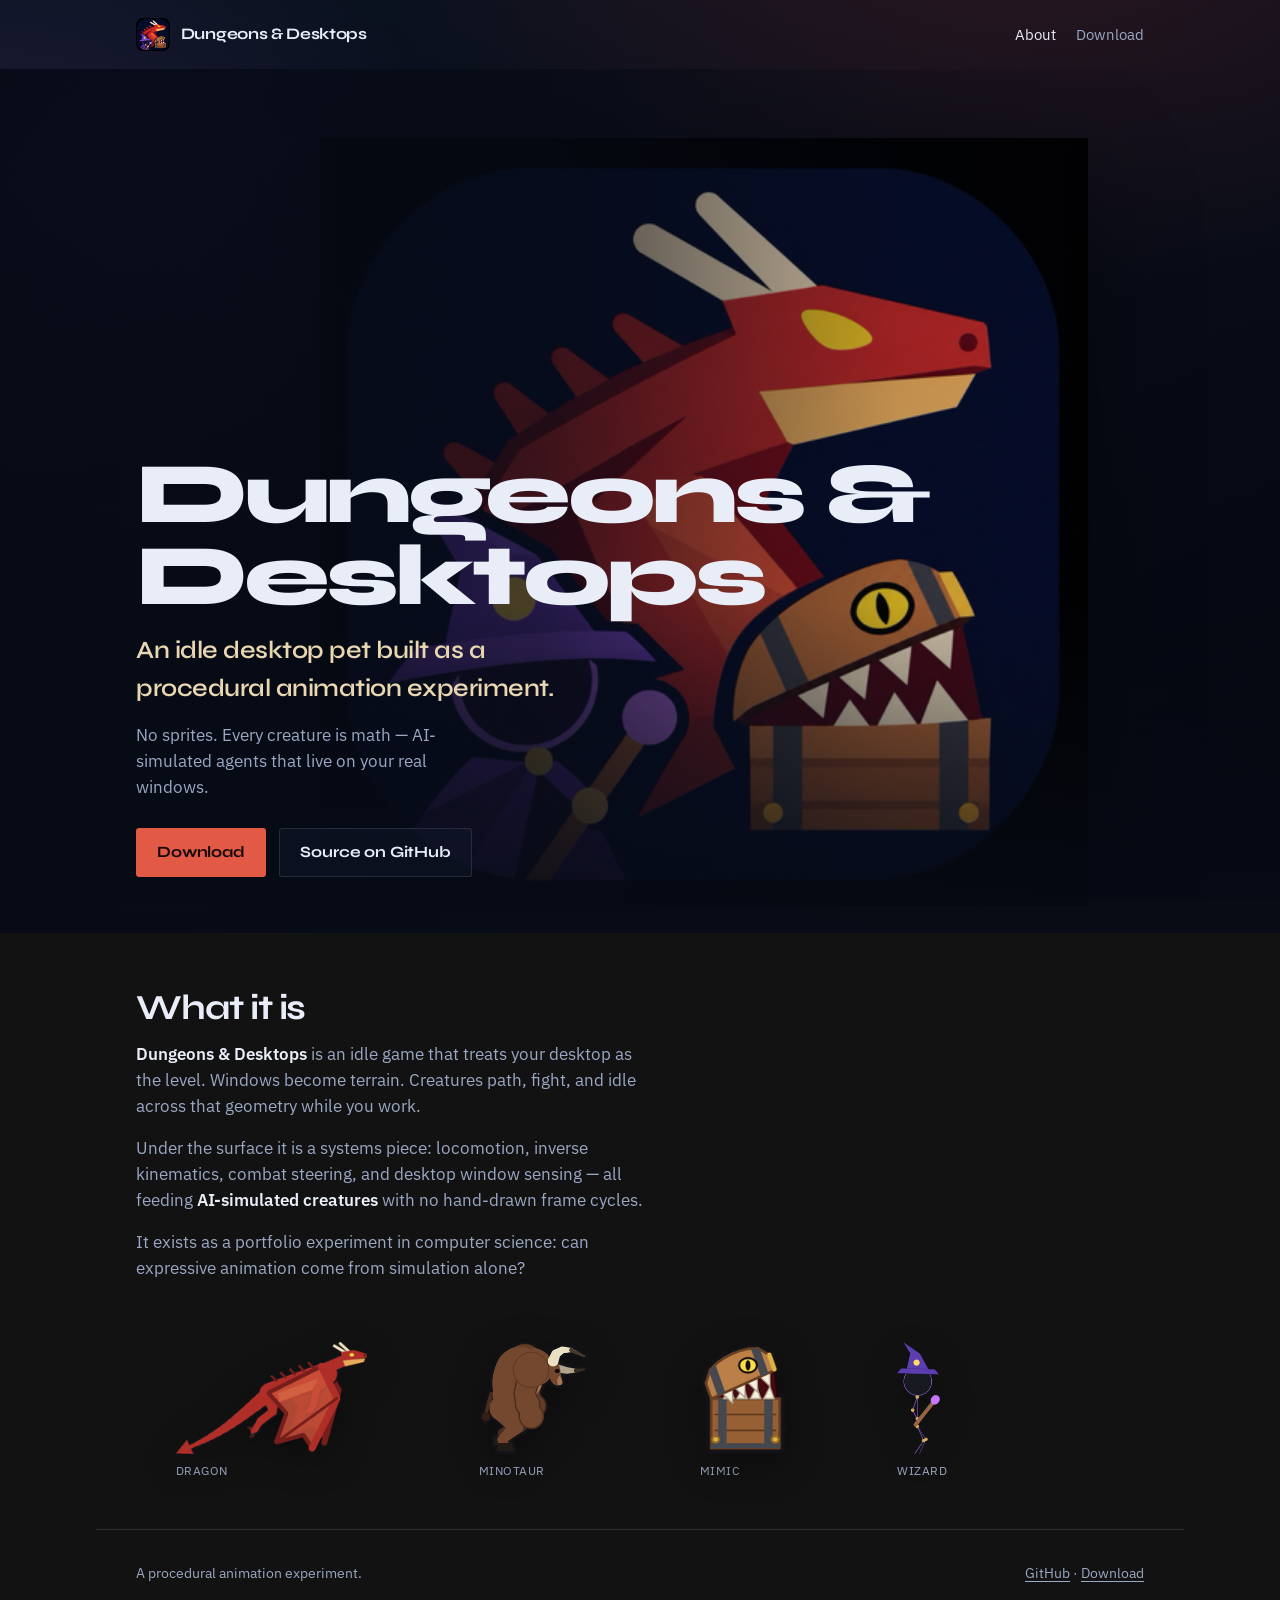
==== site/index.html @ 8a69a89d "Fix Windows phantom top ledge and packaged-app quit/DLL layout. Filter shell/cloaked HWNDs from terr" ====
<!DOCTYPE html>
<html lang="en">
  <head>
    <meta charset="utf-8" />
    <meta name="viewport" content="width=device-width, initial-scale=1" />
    <title>Dungeons &amp; Desktops — Procedural desktop pets</title>
    <meta
      name="description"
      content="An idle desktop pet and procedural animation experiment. No sprites — AI-simulated creatures driven entirely by math."
    />
    <link rel="icon" href="./assets/app-icon.png" type="image/png" />
    <link rel="preconnect" href="https://fonts.googleapis.com" />
    <link rel="preconnect" href="https://fonts.gstatic.com" crossorigin />
    <link
      href="https://fonts.googleapis.com/css2?family=IBM+Plex+Sans:wght@400;500;600&family=Syne:wght@600;700;800&display=swap"
      rel="stylesheet"
    />
    <link rel="stylesheet" href="./styles.css" />
  </head>
  <body>
    <header class="site-header">
      <a class="brand" href="./index.html">
        <img src="./assets/app-icon.png" width="512" height="512" alt="" />
        Dungeons &amp; Desktops
      </a>
      <nav class="nav" aria-label="Primary">
        <a href="./index.html" aria-current="page">About</a>
        <a href="./download.html">Download</a>
      </nav>
    </header>

    <main>
      <section class="hero" aria-label="Introduction">
        <div class="hero-visual" aria-hidden="true">
          <img
            src="./assets/app-icon.png"
            width="512"
            height="512"
            alt=""
          />
          <div class="hero-veil"></div>
        </div>
        <div class="hero-copy">
          <h1 class="hero-brand">Dungeons &amp; Desktops</h1>
          <p class="hero-line">An idle desktop pet built as a procedural animation experiment.</p>
          <p class="hero-support">
            No sprites. Every creature is math — AI-simulated agents that live on your real windows.
          </p>
          <div class="cta-row">
            <a class="btn btn-primary" href="./download.html">Download</a>
            <a
              class="btn btn-ghost"
              href="https://github.com/Werd6/Dugeons_and_Desktops"
              >Source on GitHub</a
            >
          </div>
        </div>
      </section>

      <section class="section" aria-labelledby="thesis-heading">
        <h2 id="thesis-heading">What it is</h2>
        <p>
          <strong>Dungeons &amp; Desktops</strong> is an idle game that treats your desktop as the
          level. Windows become terrain. Creatures path, fight, and idle across that geometry while
          you work.
        </p>
        <p>
          Under the surface it is a systems piece: locomotion, inverse kinematics, combat steering,
          and desktop window sensing — all feeding
          <strong>AI-simulated creatures</strong> with no hand-drawn frame cycles.
        </p>
        <p>
          It exists as a portfolio experiment in computer science: can expressive animation come from
          simulation alone?
        </p>

        <div class="accents" aria-label="Creature accents">
          <figure class="accent">
            <img src="./assets/creatures/dragon.png" alt="Red dragon silhouette" />
            <figcaption>Dragon</figcaption>
          </figure>
          <figure class="accent">
            <img src="./assets/creatures/minotaur.png" alt="Minotaur silhouette" />
            <figcaption>Minotaur</figcaption>
          </figure>
          <figure class="accent">
            <img src="./assets/creatures/mimic.png" alt="Mimic chest silhouette" />
            <figcaption>Mimic</figcaption>
          </figure>
          <figure class="accent">
            <img src="./assets/creatures/wizard.png" alt="Wizard adventurer silhouette" />
            <figcaption>Wizard</figcaption>
          </figure>
        </div>
      </section>
    </main>

    <footer class="site-footer">
      <span>A procedural animation experiment.</span>
      <span>
        <a href="https://github.com/Werd6/Dugeons_and_Desktops">GitHub</a>
        ·
        <a href="./download.html">Download</a>
      </span>
    </footer>

    <script src="./script.js" defer></script>
  </body>
</html>
---- site/styles.css ----
:root {
  --navy: #070b16;
  --navy-mid: #0b1220;
  --navy-lift: #121a2e;
  --ink: #e8edf7;
  --muted: #9aa8c3;
  --line: rgba(232, 237, 247, 0.12);
  --dragon: #c43a2f;
  --dragon-soft: #e25a45;
  --wizard: #8b5cc8;
  --mimic-wood: #b07a45;
  --horn: #e8d7b0;
  --eye: #f0d24a;
  --cta: #e25a45;
  --cta-ink: #140808;
  --font-display: "Syne", "Avenir Next", sans-serif;
  --font-body: "IBM Plex Sans", "Segoe UI", sans-serif;
  --max: 68rem;
  --pad: clamp(1.25rem, 4vw, 2.5rem);
}

* {
  box-sizing: border-box;
}

html {
  color-scheme: dark;
  scroll-behavior: smooth;
}

body {
  margin: 0;
  min-height: 100vh;
  font-family: var(--font-body);
  font-size: 1.05rem;
  line-height: 1.55;
  color: var(--ink);
  background:
    radial-gradient(1200px 700px at 80% -10%, rgba(196, 58, 47, 0.18), transparent 55%),
    radial-gradient(900px 600px at 0% 20%, rgba(139, 92, 200, 0.14), transparent 50%),
    linear-gradient(165deg, var(--navy-mid) 0%, var(--navy) 55%, #05070f 100%);
  background-attachment: fixed;
}

img {
  max-width: 100%;
  height: auto;
  display: block;
}

a {
  color: inherit;
  text-decoration-thickness: 1px;
  text-underline-offset: 0.18em;
}

a:hover {
  color: var(--horn);
}

.site-header {
  position: relative;
  z-index: 5;
  display: flex;
  align-items: center;
  justify-content: space-between;
  gap: 1rem;
  max-width: var(--max);
  margin: 0 auto;
  padding: 1.1rem var(--pad);
}

.brand {
  display: inline-flex;
  align-items: center;
  gap: 0.7rem;
  font-family: var(--font-display);
  font-weight: 700;
  font-size: 1rem;
  letter-spacing: -0.02em;
  text-decoration: none;
}

.brand img {
  width: 2.1rem;
  height: 2.1rem;
  border-radius: 0.45rem;
}

.nav {
  display: flex;
  gap: 1.25rem;
  font-size: 0.95rem;
}

.nav a {
  text-decoration: none;
  color: var(--muted);
}

.nav a[aria-current="page"],
.nav a:hover {
  color: var(--ink);
}

.hero {
  position: relative;
  min-height: min(100vh, 54rem);
  display: grid;
  align-items: end;
  overflow: hidden;
  isolation: isolate;
}

.hero-visual {
  position: absolute;
  inset: 0;
  z-index: 0;
  pointer-events: none;
}

.hero-visual img {
  position: absolute;
  right: max(-8%, calc(50% - 28rem));
  top: 8%;
  width: min(48rem, 92vw);
  max-width: none;
  filter: drop-shadow(0 30px 60px rgba(0, 0, 0, 0.45));
  animation: drift 12s ease-in-out infinite;
  opacity: 0.96;
}

.hero-veil {
  position: absolute;
  inset: 0;
  background:
    linear-gradient(90deg, rgba(7, 11, 22, 0.92) 0%, rgba(7, 11, 22, 0.72) 42%, rgba(7, 11, 22, 0.2) 70%, transparent 100%),
    linear-gradient(0deg, rgba(7, 11, 22, 0.88) 0%, transparent 38%);
}

.hero-copy {
  position: relative;
  z-index: 1;
  max-width: var(--max);
  width: 100%;
  margin: 0 auto;
  padding: clamp(5rem, 14vh, 8rem) var(--pad) 3.5rem;
}

.hero-brand {
  margin: 0 0 0.85rem;
  font-family: var(--font-display);
  font-weight: 800;
  font-size: clamp(2.6rem, 8vw, 5.4rem);
  line-height: 0.95;
  letter-spacing: -0.045em;
  max-width: 11ch;
}

.hero-line {
  margin: 0 0 0.9rem;
  font-family: var(--font-display);
  font-weight: 600;
  font-size: clamp(1.15rem, 2.4vw, 1.55rem);
  letter-spacing: -0.02em;
  color: var(--horn);
  max-width: 28ch;
}

.hero-support {
  margin: 0 0 1.75rem;
  color: var(--muted);
  max-width: 36ch;
  font-size: 1.05rem;
}

.cta-row {
  display: flex;
  flex-wrap: wrap;
  gap: 0.85rem;
  align-items: center;
}

.btn {
  display: inline-flex;
  align-items: center;
  justify-content: center;
  gap: 0.45rem;
  min-height: 2.85rem;
  padding: 0.7rem 1.25rem;
  border-radius: 0.2rem;
  border: 1px solid transparent;
  font-family: var(--font-display);
  font-weight: 700;
  font-size: 0.98rem;
  letter-spacing: -0.01em;
  text-decoration: none;
  transition: transform 180ms ease, background 180ms ease, border-color 180ms ease, color 180ms ease;
}

.btn:hover {
  transform: translateY(-2px);
  color: inherit;
}

.btn-primary {
  background: var(--cta);
  color: var(--cta-ink);
}

.btn-primary:hover {
  background: var(--dragon-soft);
  color: var(--cta-ink);
}

.btn-ghost {
  border-color: var(--line);
  color: var(--ink);
  background: rgba(18, 26, 46, 0.45);
}

.btn-ghost:hover {
  border-color: rgba(232, 237, 247, 0.28);
}

.section {
  max-width: var(--max);
  margin: 0 auto;
  padding: 3.5rem var(--pad) 2rem;
}

.section h2 {
  margin: 0 0 0.85rem;
  font-family: var(--font-display);
  font-size: clamp(1.6rem, 3.5vw, 2.2rem);
  letter-spacing: -0.03em;
  line-height: 1.1;
}

.section p {
  margin: 0 0 1rem;
  color: var(--muted);
  max-width: 52ch;
}

.section p strong {
  color: var(--ink);
  font-weight: 600;
}

.accents {
  display: flex;
  flex-wrap: wrap;
  gap: 1.5rem 2rem;
  align-items: flex-end;
  margin-top: 2.25rem;
  padding-top: 0.5rem;
}

.accent {
  opacity: 0;
  transform: translateY(12px);
  transition: opacity 700ms ease, transform 700ms ease;
}

.accent.is-in {
  opacity: 1;
  transform: none;
}

.accent:nth-child(2) { transition-delay: 80ms; }
.accent:nth-child(3) { transition-delay: 160ms; }
.accent:nth-child(4) { transition-delay: 240ms; }

.accent img {
  width: auto;
  height: clamp(4.5rem, 12vw, 7rem);
  image-rendering: auto;
  filter: drop-shadow(0 10px 18px rgba(0, 0, 0, 0.35));
}

.accent figcaption {
  margin-top: 0.45rem;
  font-size: 0.78rem;
  letter-spacing: 0.04em;
  text-transform: uppercase;
  color: var(--muted);
}

.download-hero {
  max-width: var(--max);
  margin: 0 auto;
  padding: clamp(3rem, 10vh, 5.5rem) var(--pad) 1.5rem;
}

.download-hero h1 {
  margin: 0 0 0.7rem;
  font-family: var(--font-display);
  font-weight: 800;
  font-size: clamp(2.4rem, 7vw, 4.2rem);
  letter-spacing: -0.04em;
  line-height: 0.95;
}

.download-hero p {
  margin: 0;
  color: var(--muted);
  max-width: 40ch;
}

.downloads {
  max-width: var(--max);
  margin: 0 auto;
  padding: 2rem var(--pad) 4rem;
  display: grid;
  gap: 1.75rem;
}

.download-item {
  padding: 0;
  border: 0;
  background: none;
}

.download-item h2 {
  margin: 0 0 0.35rem;
  font-family: var(--font-display);
  font-size: 1.45rem;
  letter-spacing: -0.02em;
}

.download-item p {
  margin: 0 0 1rem;
  color: var(--muted);
  max-width: 44ch;
  font-size: 0.98rem;
}

.note {
  margin-top: 1.5rem;
  padding-top: 1.25rem;
  border-top: 1px solid var(--line);
  color: var(--muted);
  font-size: 0.9rem;
  max-width: 48ch;
}

.site-footer {
  max-width: var(--max);
  margin: 0 auto;
  padding: 2rem var(--pad) 2.75rem;
  display: flex;
  flex-wrap: wrap;
  gap: 0.75rem 1.5rem;
  justify-content: space-between;
  color: var(--muted);
  font-size: 0.9rem;
  border-top: 1px solid var(--line);
}

.site-footer a {
  color: var(--muted);
}

@keyframes drift {
  0%, 100% { transform: translate3d(0, 0, 0) rotate(-1.2deg); }
  50% { transform: translate3d(-1.5%, 1.8%, 0) rotate(1deg); }
}

@media (max-width: 760px) {
  .hero {
    min-height: auto;
  }

  .hero-visual img {
    right: -18%;
    top: 0;
    width: 120vw;
    opacity: 0.55;
  }

  .hero-veil {
    background:
      linear-gradient(180deg, rgba(7, 11, 22, 0.35) 0%, rgba(7, 11, 22, 0.78) 42%, rgba(7, 11, 22, 0.96) 70%);
  }

  .hero-copy {
    padding-top: 12rem;
  }

  .hero-brand {
    max-width: none;
  }
}

@media (prefers-reduced-motion: reduce) {
  .hero-visual img {
    animation: none;
  }

  .accent,
  .btn {
    transition: none;
  }
}
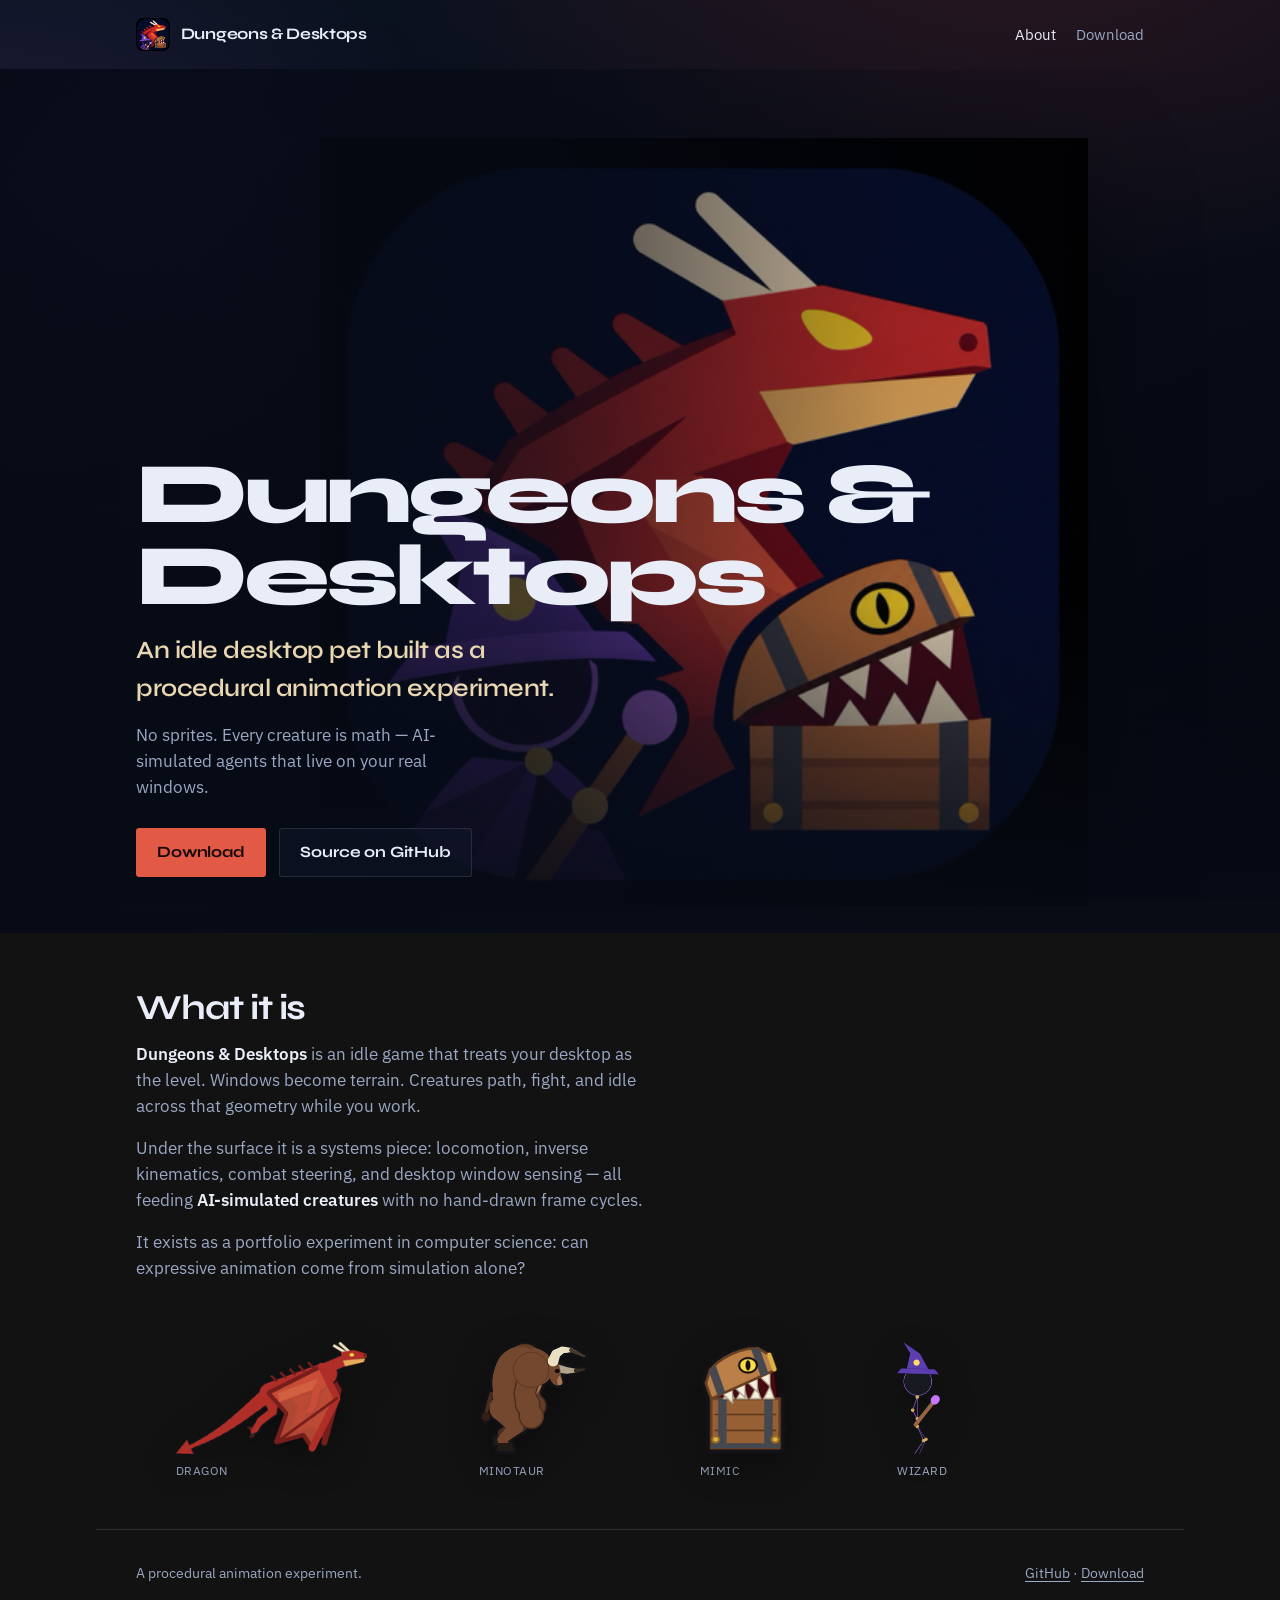
==== commit d9824e6c: "Update GitHub links for the corrected Dungeons_and_Desktops repo name. Co-authored-by: Cursor <curso" ====
--- a/site/index.html
+++ b/site/index.html
@@ -50,7 +50,7 @@
             <a class="btn btn-primary" href="./download.html">Download</a>
             <a
               class="btn btn-ghost"
-              href="https://github.com/Werd6/Dugeons_and_Desktops"
+              href="https://github.com/Werd6/Dungeons_and_Desktops"
               >Source on GitHub</a
             >
           </div>
@@ -98,7 +98,7 @@
     <footer class="site-footer">
       <span>A procedural animation experiment.</span>
       <span>
-        <a href="https://github.com/Werd6/Dugeons_and_Desktops">GitHub</a>
+        <a href="https://github.com/Werd6/Dungeons_and_Desktops">GitHub</a>
         ·
         <a href="./download.html">Download</a>
       </span>
--- a/site/styles.css
+++ b/site/styles.css
@@ -336,19 +336,10 @@
   font-size: 0.98rem;
 }
 
-.note {
-  margin-top: 1.5rem;
-  padding-top: 1.25rem;
-  border-top: 1px solid var(--line);
-  color: var(--muted);
-  font-size: 0.9rem;
-  max-width: 48ch;
-}
-
 .site-footer {
   max-width: var(--max);
   margin: 0 auto;
-  padding: 2rem var(--pad) 2.75rem;
+  padding: 2rem var(--pad) 1.5rem;
   display: flex;
   flex-wrap: wrap;
   gap: 0.75rem 1.5rem;
@@ -360,6 +351,26 @@
 
 .site-footer a {
   color: var(--muted);
+}
+
+.credit-banner {
+  display: block;
+  margin: 0;
+  padding: 1rem var(--pad) 1.75rem;
+  text-align: center;
+  font-family: var(--font-display);
+  font-weight: 700;
+  font-size: 0.85rem;
+  letter-spacing: 0.08em;
+  text-transform: uppercase;
+  text-decoration: none;
+  color: var(--muted);
+  border-top: 1px solid var(--line);
+  background: rgba(5, 7, 15, 0.55);
+}
+
+.credit-banner:hover {
+  color: var(--horn);
 }
 
 @keyframes drift {
